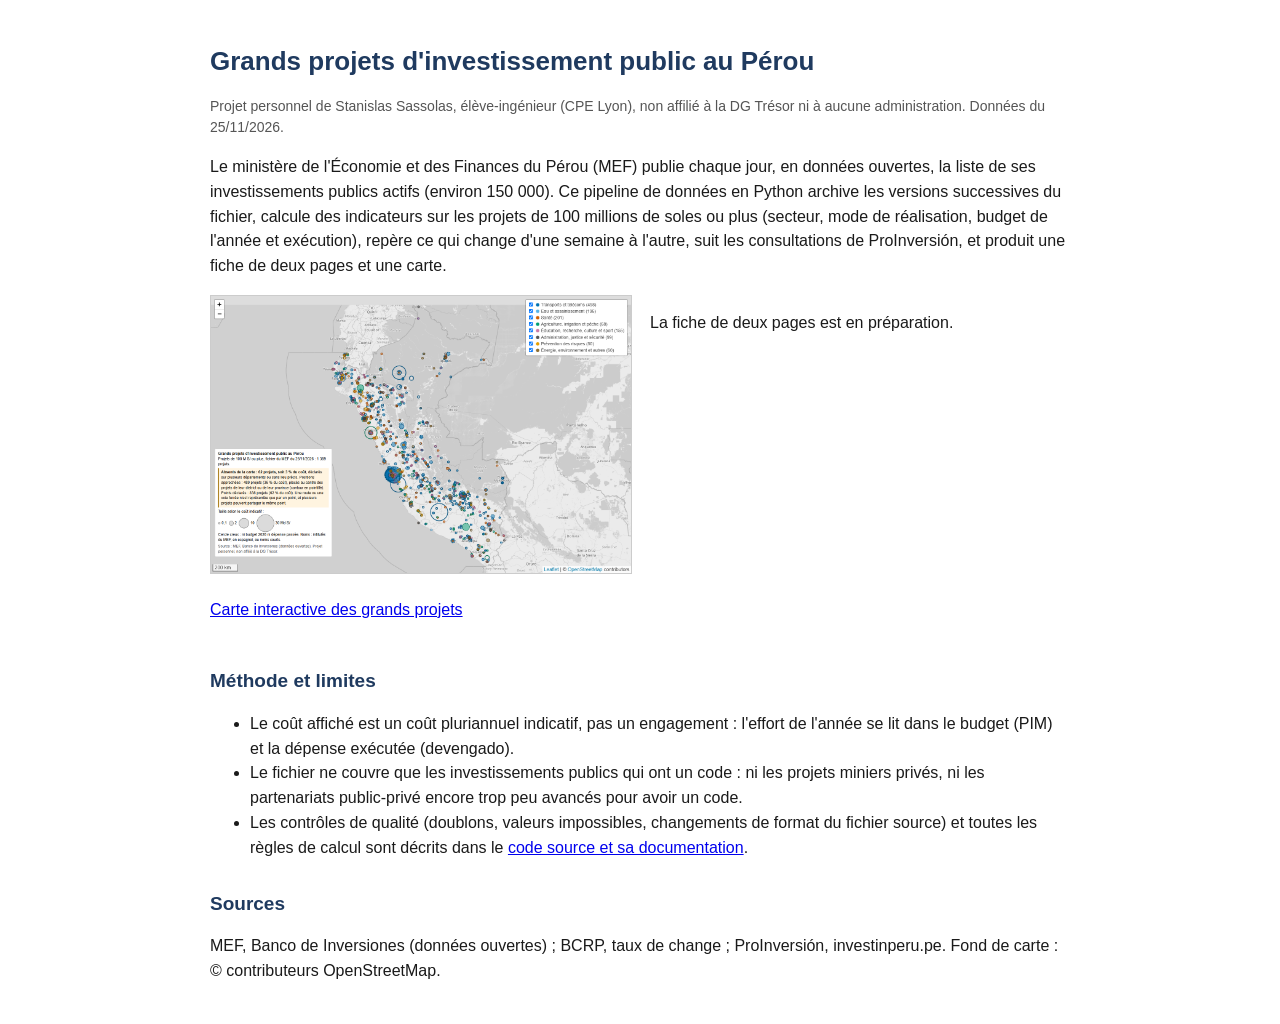
==== docs/index.html @ e7e35674 "Pipeline des grands projets d'investissement public au Pérou Archivage quotidien du Banco de Inversi" ====
<!DOCTYPE html>
<html lang="fr">
<head>
<meta charset="utf-8">
<meta name="viewport" content="width=device-width, initial-scale=1">
<title>Grands projets d'investissement public au Pérou</title>
<style>
  body { font: 16px/1.55 Arial, Helvetica, sans-serif; color: #1a1a1a; max-width: 860px; margin: 0 auto; padding: 24px 16px; }
  h1 { color: #1f3a5f; font-size: 26px; margin-bottom: 4px; }
  h2 { color: #1f3a5f; font-size: 19px; margin-top: 28px; }
  .note { color: #555; font-size: 14px; }
  .sorties { display: grid; grid-template-columns: 1fr 1fr; gap: 20px; }
  .sorties img { width: 100%; border: 1px solid #ccc; }
  @media (max-width: 640px) { .sorties { grid-template-columns: 1fr; } }
</style>
</head>
<body>
<h1>Grands projets d'investissement public au Pérou</h1>
<p class="note">Projet personnel de Stanislas Sassolas, élève-ingénieur (CPE Lyon), non affilié à la DG Trésor ni à aucune administration.
Données du 25/11/2026.</p>

<p>Le ministère de l'Économie et des Finances du Pérou (MEF) publie chaque jour, en données ouvertes, la liste de ses
investissements publics actifs (environ 150 000). Ce pipeline de données en Python archive les versions successives
du fichier, calcule des indicateurs sur les projets de 100 millions de soles ou plus (secteur, mode de réalisation,
budget de l'année et exécution), repère ce qui change d'une semaine à l'autre, suit les consultations de ProInversión,
et produit une fiche de deux pages et une carte.</p>

<div class="sorties">
  <div><a href="carte.html"><img src="images/carte.png" alt="Carte des grands projets"></a>
  <p><a href="carte.html">Carte interactive des grands projets</a></p></div>
  <div><p>La fiche de deux pages est en préparation.</p></div>
</div>

<h2>Méthode et limites</h2>
<ul>
  <li>Le coût affiché est un coût pluriannuel indicatif, pas un engagement : l'effort de l'année se lit dans le budget
  (PIM) et la dépense exécutée (devengado).</li>
  <li>Le fichier ne couvre que les investissements publics qui ont un code : ni les projets miniers privés, ni les
  partenariats public-privé encore trop peu avancés pour avoir un code.</li>
  <li>Les contrôles de qualité (doublons, valeurs impossibles, changements de format du fichier source) et toutes les
  règles de calcul sont décrits dans le <a href="https://github.com/stanislas-sassolas/pipeline-inversiones-peru">code source et sa documentation</a>.</li>
</ul>

<h2>Sources</h2>
<p>MEF, Banco de Inversiones (données ouvertes) ; BCRP, taux de change ; ProInversión, investinperu.pe.
Fond de carte : © contributeurs OpenStreetMap.</p>
</body>
</html>
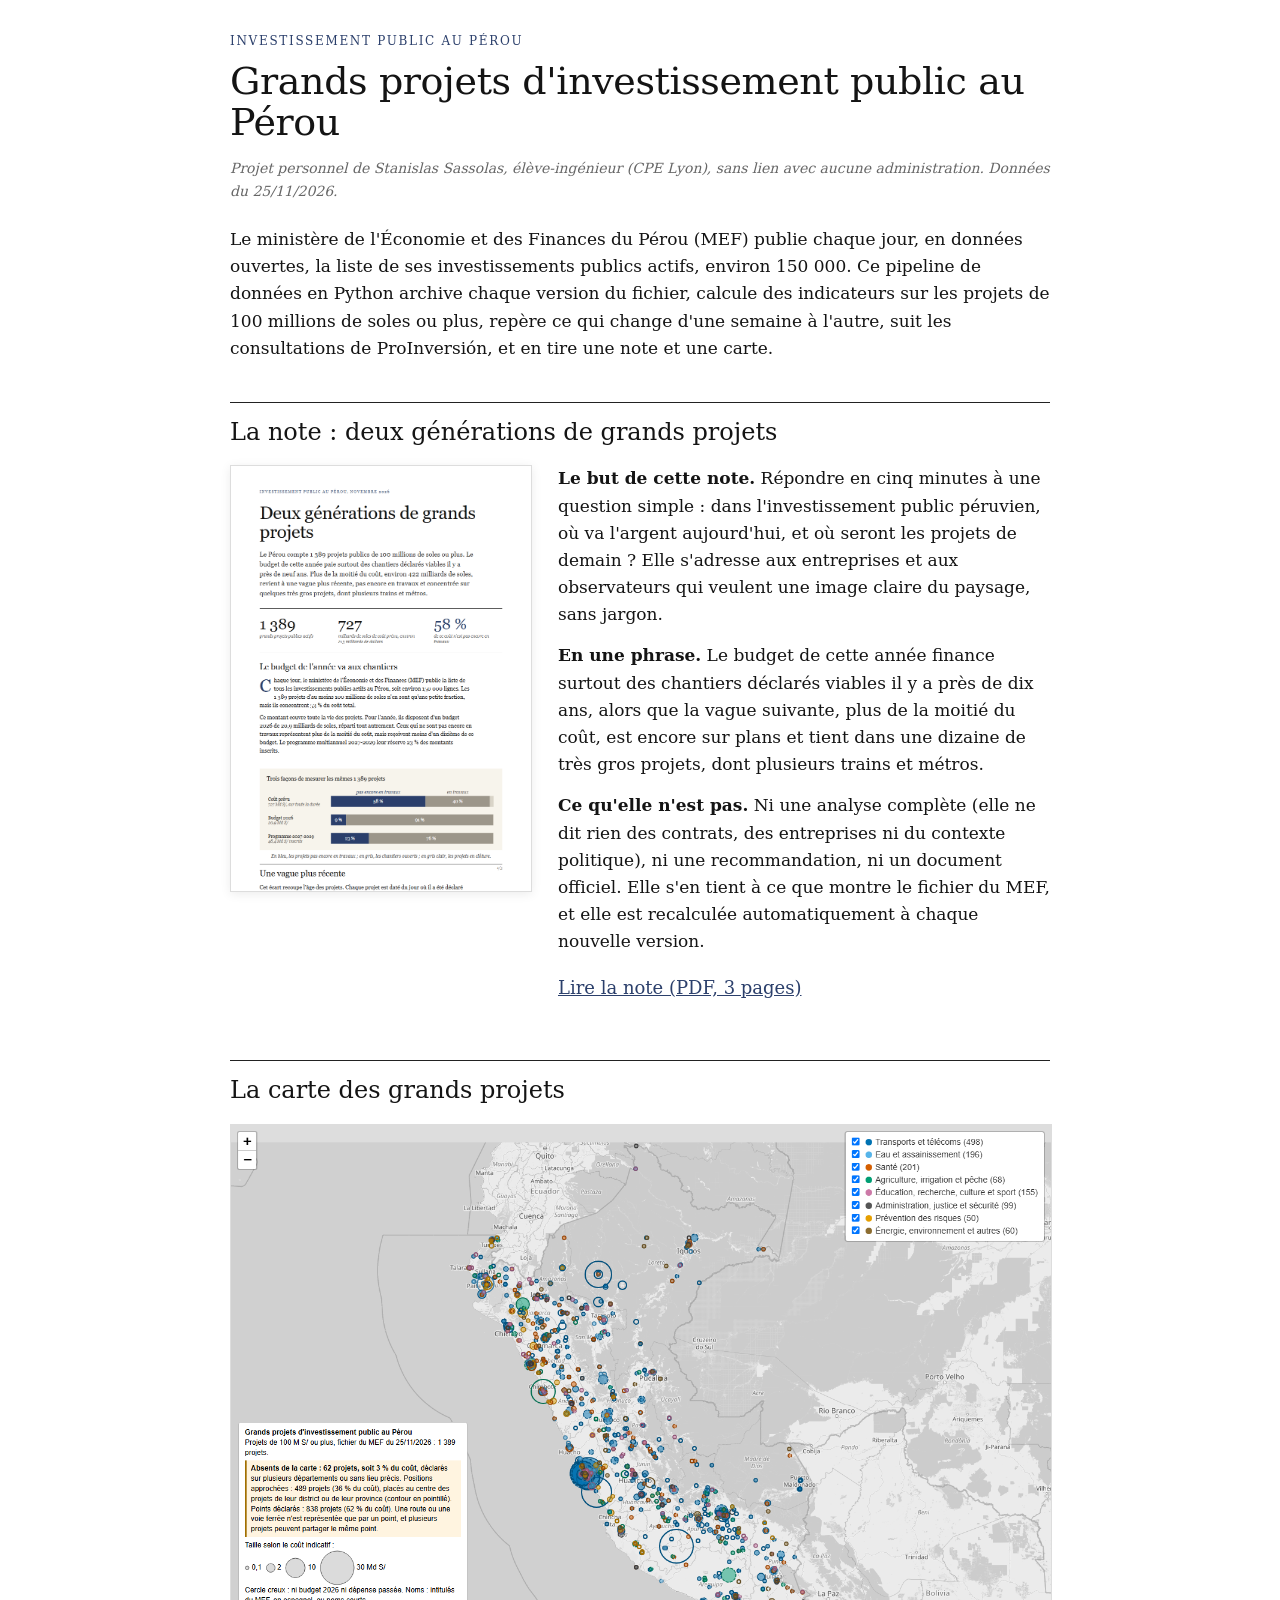
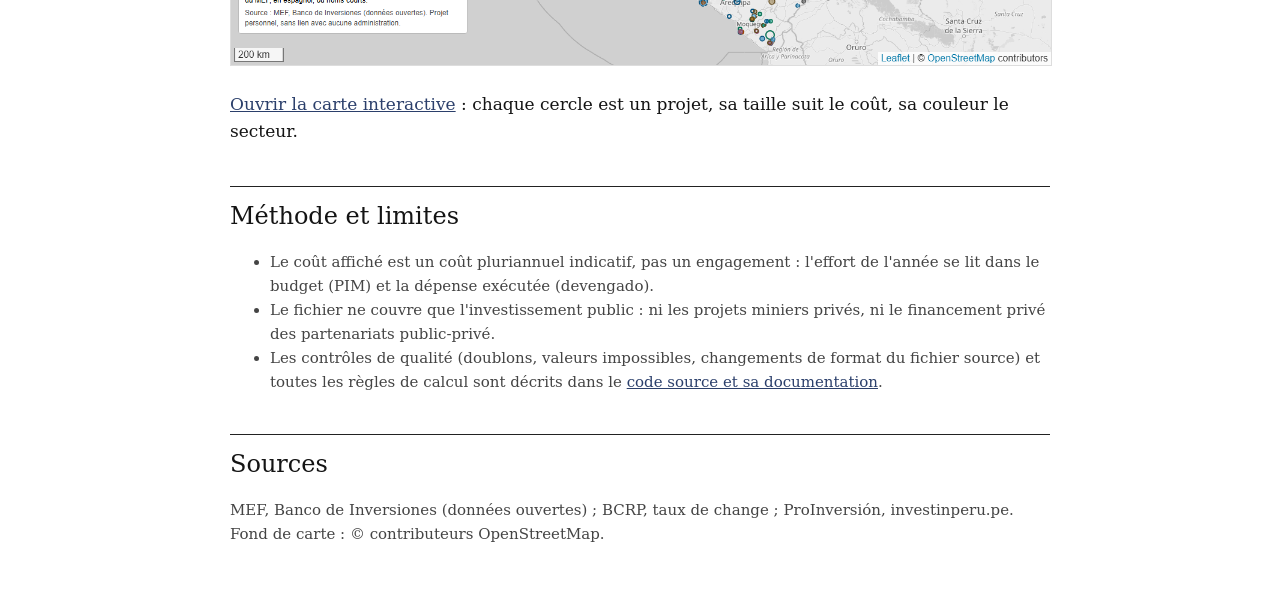
==== commit c1b37672: "Note épurée de trois pages, fiche refaite, site mis à jour - note.py : note de trois pages au style " ====
--- a/docs/index.html
+++ b/docs/index.html
@@ -5,44 +5,68 @@
 <meta name="viewport" content="width=device-width, initial-scale=1">
 <title>Grands projets d'investissement public au Pérou</title>
 <style>
-  body { font: 16px/1.55 Arial, Helvetica, sans-serif; color: #1a1a1a; max-width: 860px; margin: 0 auto; padding: 24px 16px; }
-  h1 { color: #1f3a5f; font-size: 26px; margin-bottom: 4px; }
-  h2 { color: #1f3a5f; font-size: 19px; margin-top: 28px; }
-  .note { color: #555; font-size: 14px; }
-  .sorties { display: grid; grid-template-columns: 1fr 1fr; gap: 20px; }
-  .sorties img { width: 100%; border: 1px solid #ccc; }
-  @media (max-width: 640px) { .sorties { grid-template-columns: 1fr; } }
+  body { font: 17px/1.6 Georgia, "DejaVu Serif", "Times New Roman", serif; color: #141414; background: #fff;
+         max-width: 820px; margin: 0 auto; padding: 32px 16px 48px; }
+  .surtitre { font-size: 12px; letter-spacing: 0.14em; text-transform: uppercase; color: #2b3f6b; margin: 0 0 10px; }
+  h1 { font-size: 38px; line-height: 1.08; font-weight: normal; margin: 0 0 14px; letter-spacing: -0.01em; }
+  h2 { font-size: 24px; font-weight: normal; margin: 40px 0 14px; padding-top: 10px; border-top: 1px solid #222; }
+  .signature { color: #666; font-size: 14px; font-style: italic; margin: 0 0 24px; }
+  a { color: #2b3f6b; }
+  .note-bloc { display: grid; grid-template-columns: 300px 1fr; gap: 28px; align-items: start; }
+  .note-bloc img { width: 100%; border: 1px solid #ddd; box-shadow: 0 2px 10px rgba(0,0,0,0.08); }
+  .but { margin: 0 0 14px; }
+  .lien { font-size: 18px; margin-top: 18px; }
+  .carte img { width: 100%; border: 1px solid #ddd; }
+  .petit { font-size: 15px; color: #444; }
+  @media (max-width: 640px) { .note-bloc { grid-template-columns: 1fr; } h1 { font-size: 30px; } }
 </style>
 </head>
 <body>
+<p class="surtitre">Investissement public au Pérou</p>
 <h1>Grands projets d'investissement public au Pérou</h1>
-<p class="note">Projet personnel de Stanislas Sassolas, élève-ingénieur (CPE Lyon), non affilié à la DG Trésor ni à aucune administration.
-Données du 25/11/2026.</p>
+<p class="signature">Projet personnel de Stanislas Sassolas, élève-ingénieur (CPE Lyon), sans lien avec aucune
+administration. Données du 25/11/2026.</p>
 
 <p>Le ministère de l'Économie et des Finances du Pérou (MEF) publie chaque jour, en données ouvertes, la liste de ses
-investissements publics actifs (environ 150 000). Ce pipeline de données en Python archive les versions successives
-du fichier, calcule des indicateurs sur les projets de 100 millions de soles ou plus (secteur, mode de réalisation,
-budget de l'année et exécution), repère ce qui change d'une semaine à l'autre, suit les consultations de ProInversión,
-et produit une fiche de deux pages et une carte.</p>
+investissements publics actifs, environ 150 000. Ce pipeline de données en Python archive chaque version du fichier,
+calcule des indicateurs sur les projets de 100 millions de soles ou plus, repère ce qui change d'une semaine à
+l'autre, suit les consultations de ProInversión, et en tire une note et une carte.</p>
 
-<div class="sorties">
-  <div><a href="carte.html"><img src="images/carte.png" alt="Carte des grands projets"></a>
-  <p><a href="carte.html">Carte interactive des grands projets</a></p></div>
-  <div><p>La fiche de deux pages est en préparation.</p></div>
+<h2>La note : deux générations de grands projets</h2>
+<div class="note-bloc">
+  <a href="note.pdf"><img src="images/note.png" alt="Première page de la note"></a>
+  <div>
+    <p class="but"><b>Le but de cette note.</b> Répondre en cinq minutes à une question simple : dans l'investissement
+    public péruvien, où va l'argent aujourd'hui, et où seront les projets de demain ? Elle s'adresse aux entreprises
+    et aux observateurs qui veulent une image claire du paysage, sans jargon.</p>
+    <p class="but"><b>En une phrase.</b> Le budget de cette année finance surtout des chantiers déclarés viables il y a
+    près de dix ans, alors que la vague suivante, plus de la moitié du coût, est encore sur plans et tient dans une
+    dizaine de très gros projets, dont plusieurs trains et métros.</p>
+    <p class="but"><b>Ce qu'elle n'est pas.</b> Ni une analyse complète (elle ne dit rien des contrats, des entreprises
+    ni du contexte politique), ni une recommandation, ni un document officiel. Elle s'en tient à ce que montre le
+    fichier du MEF, et elle est recalculée automatiquement à chaque nouvelle version.</p>
+    <p class="lien"><a href="note.pdf">Lire la note (PDF, 3 pages)</a></p>
+  </div>
 </div>
 
+<h2>La carte des grands projets</h2>
+<div class="carte"><a href="carte.html"><img src="images/carte.png" alt="Carte des grands projets"></a></div>
+<p><a href="carte.html">Ouvrir la carte interactive</a> : chaque cercle est un projet, sa taille suit le coût, sa
+couleur le secteur.</p>
+
+
 <h2>Méthode et limites</h2>
-<ul>
+<ul class="petit">
   <li>Le coût affiché est un coût pluriannuel indicatif, pas un engagement : l'effort de l'année se lit dans le budget
   (PIM) et la dépense exécutée (devengado).</li>
-  <li>Le fichier ne couvre que les investissements publics qui ont un code : ni les projets miniers privés, ni les
-  partenariats public-privé encore trop peu avancés pour avoir un code.</li>
+  <li>Le fichier ne couvre que l'investissement public : ni les projets miniers privés, ni le financement privé des
+  partenariats public-privé.</li>
   <li>Les contrôles de qualité (doublons, valeurs impossibles, changements de format du fichier source) et toutes les
   règles de calcul sont décrits dans le <a href="https://github.com/stanislas-sassolas/pipeline-inversiones-peru">code source et sa documentation</a>.</li>
 </ul>
 
 <h2>Sources</h2>
-<p>MEF, Banco de Inversiones (données ouvertes) ; BCRP, taux de change ; ProInversión, investinperu.pe.
+<p class="petit">MEF, Banco de Inversiones (données ouvertes) ; BCRP, taux de change ; ProInversión, investinperu.pe.
 Fond de carte : © contributeurs OpenStreetMap.</p>
 </body>
 </html>
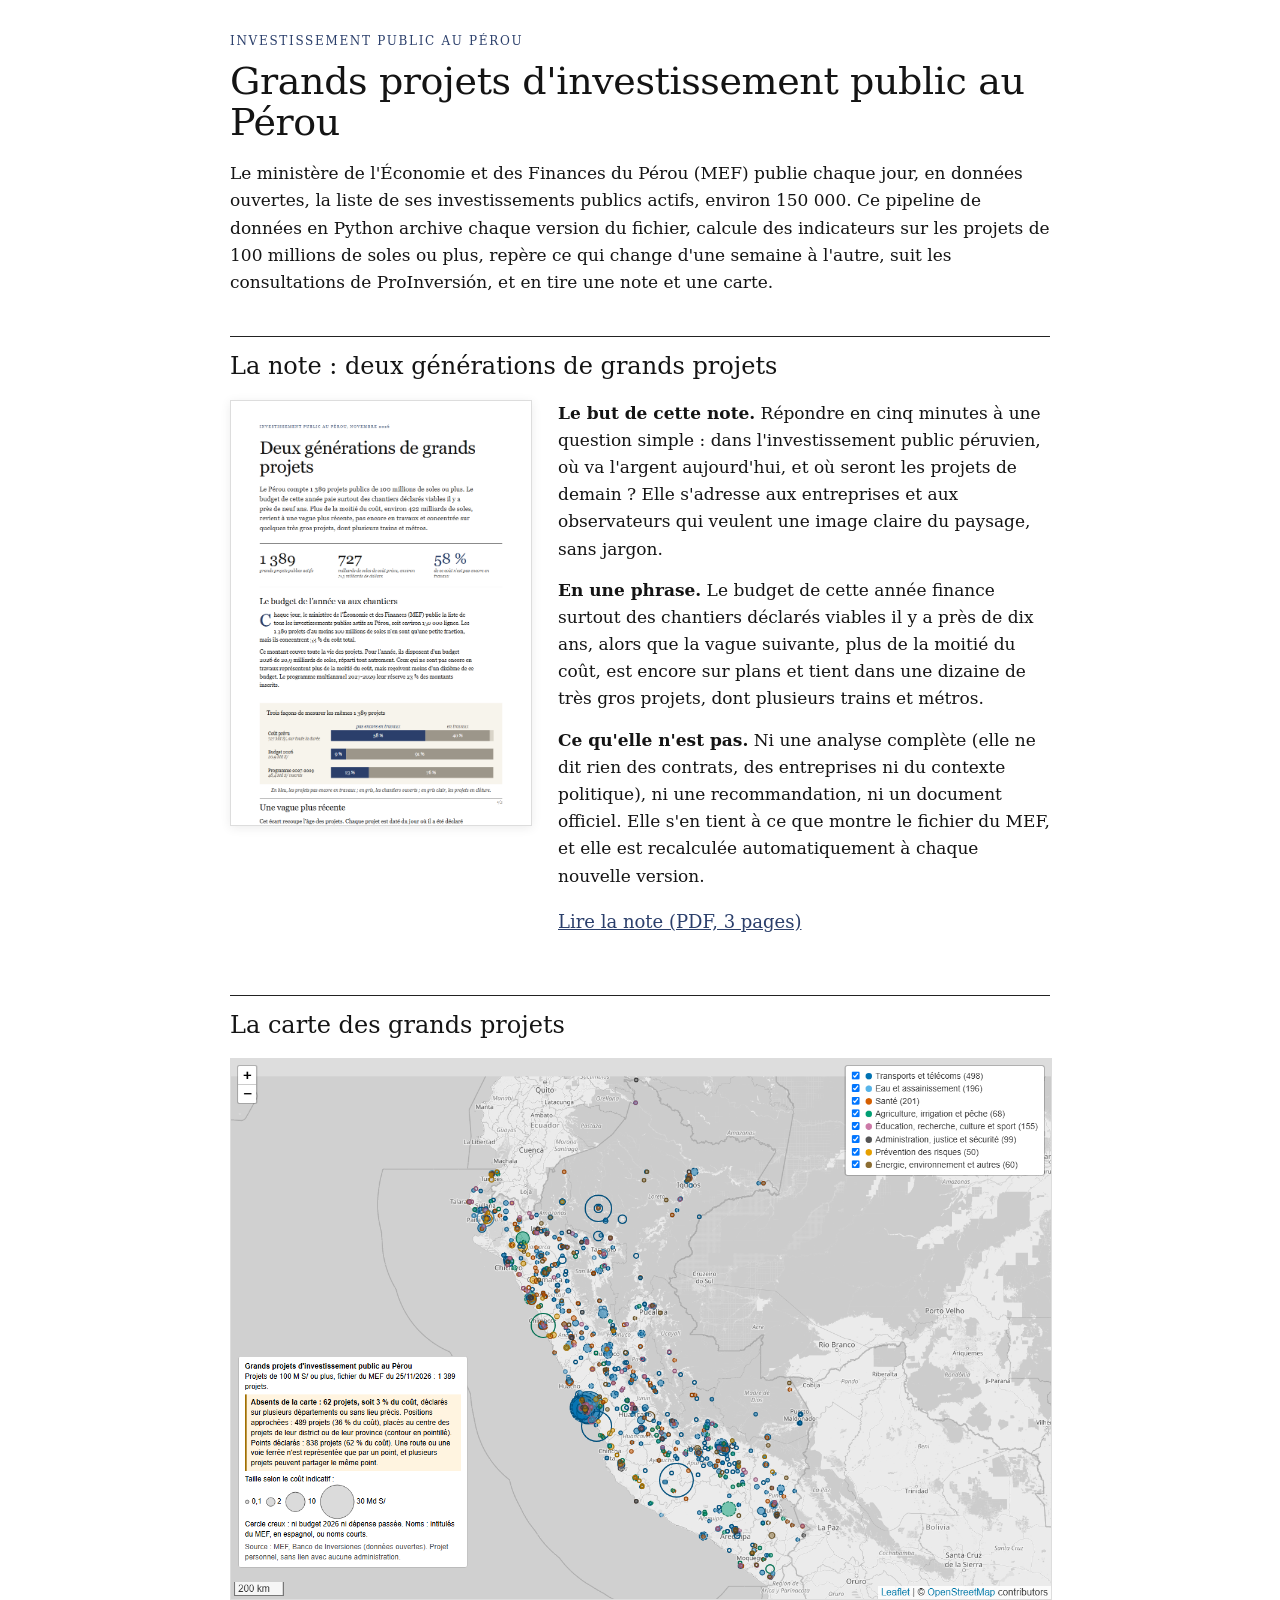
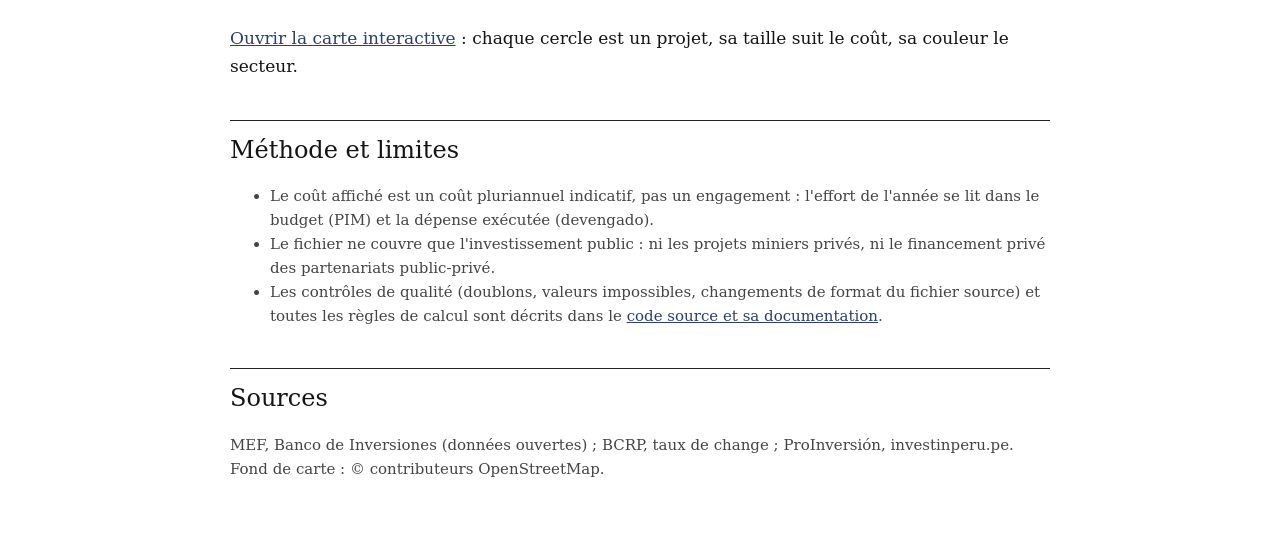
==== commit c554179e: "Site : retrait de la ligne de signature sur la page d'accueil Co-Authored-By: Claude Opus 5.5 <norep" ====
--- a/docs/index.html
+++ b/docs/index.html
@@ -10,7 +10,6 @@
   .surtitre { font-size: 12px; letter-spacing: 0.14em; text-transform: uppercase; color: #2b3f6b; margin: 0 0 10px; }
   h1 { font-size: 38px; line-height: 1.08; font-weight: normal; margin: 0 0 14px; letter-spacing: -0.01em; }
   h2 { font-size: 24px; font-weight: normal; margin: 40px 0 14px; padding-top: 10px; border-top: 1px solid #222; }
-  .signature { color: #666; font-size: 14px; font-style: italic; margin: 0 0 24px; }
   a { color: #2b3f6b; }
   .note-bloc { display: grid; grid-template-columns: 300px 1fr; gap: 28px; align-items: start; }
   .note-bloc img { width: 100%; border: 1px solid #ddd; box-shadow: 0 2px 10px rgba(0,0,0,0.08); }
@@ -24,8 +23,6 @@
 <body>
 <p class="surtitre">Investissement public au Pérou</p>
 <h1>Grands projets d'investissement public au Pérou</h1>
-<p class="signature">Projet personnel de Stanislas Sassolas, élève-ingénieur (CPE Lyon), sans lien avec aucune
-administration. Données du 25/11/2026.</p>
 
 <p>Le ministère de l'Économie et des Finances du Pérou (MEF) publie chaque jour, en données ouvertes, la liste de ses
 investissements publics actifs, environ 150 000. Ce pipeline de données en Python archive chaque version du fichier,
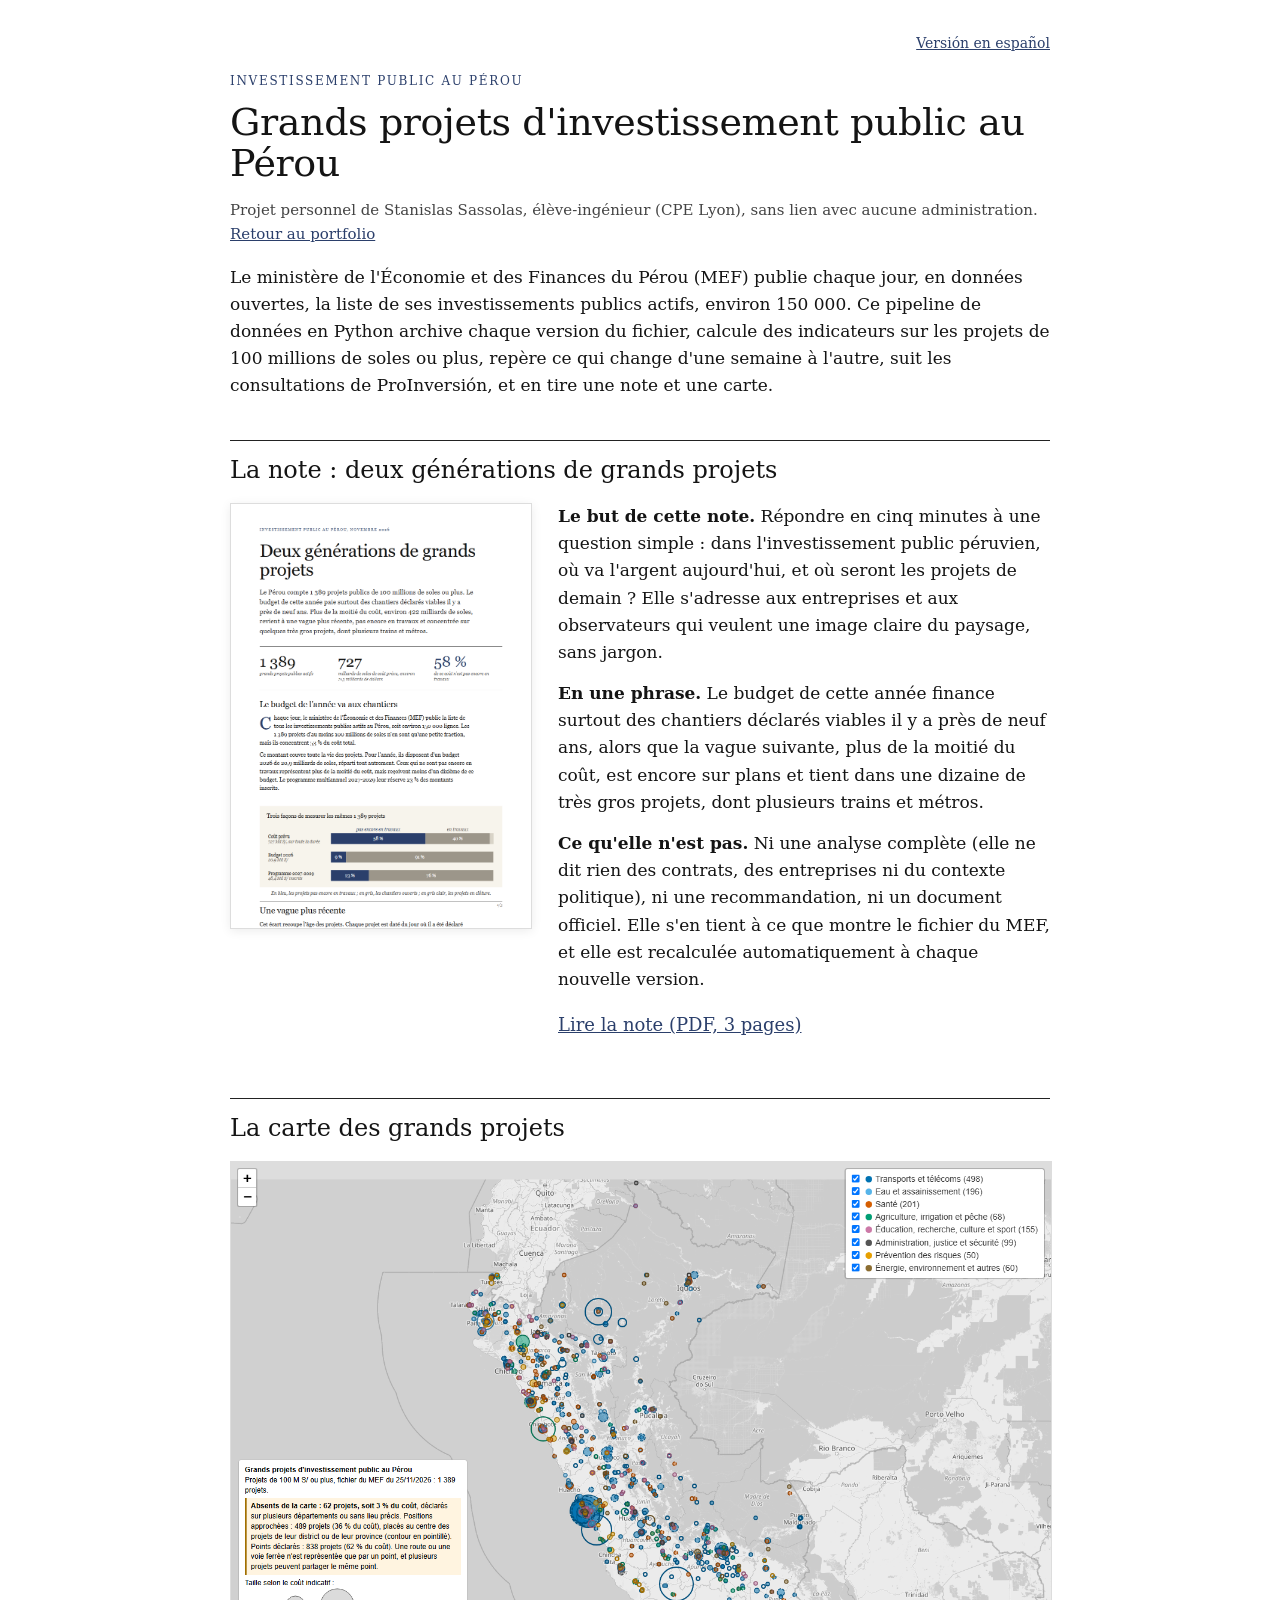
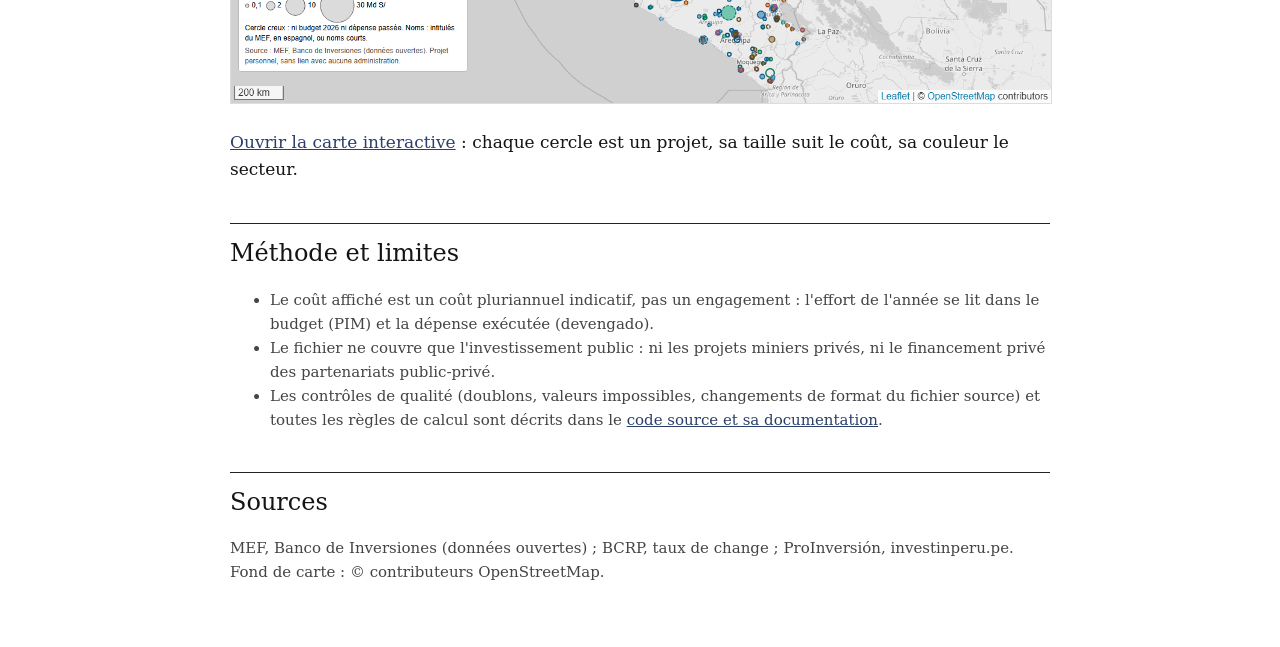
==== commit 19232bfa: "Version espagnole du site et du README, méthode de la note documentée Co-Authored-By: Claude Opus 5." ====
--- a/docs/index.html
+++ b/docs/index.html
@@ -4,13 +4,17 @@
 <meta charset="utf-8">
 <meta name="viewport" content="width=device-width, initial-scale=1">
 <title>Grands projets d'investissement public au Pérou</title>
+<link rel="alternate" hreflang="fr" href="index.html">
+<link rel="alternate" hreflang="es" href="es.html">
 <style>
   body { font: 17px/1.6 Georgia, "DejaVu Serif", "Times New Roman", serif; color: #141414; background: #fff;
          max-width: 820px; margin: 0 auto; padding: 32px 16px 48px; }
+  .langues { font-size: 14px; text-align: right; margin: 0 0 18px; }
   .surtitre { font-size: 12px; letter-spacing: 0.14em; text-transform: uppercase; color: #2b3f6b; margin: 0 0 10px; }
   h1 { font-size: 38px; line-height: 1.08; font-weight: normal; margin: 0 0 14px; letter-spacing: -0.01em; }
   h2 { font-size: 24px; font-weight: normal; margin: 40px 0 14px; padding-top: 10px; border-top: 1px solid #222; }
   a { color: #2b3f6b; }
+  .auteur { font-size: 15px; color: #444; margin: 0 0 18px; }
   .note-bloc { display: grid; grid-template-columns: 300px 1fr; gap: 28px; align-items: start; }
   .note-bloc img { width: 100%; border: 1px solid #ddd; box-shadow: 0 2px 10px rgba(0,0,0,0.08); }
   .but { margin: 0 0 14px; }
@@ -21,8 +25,10 @@
 </style>
 </head>
 <body>
+<p class="langues"><a href="es.html" hreflang="es" lang="es">Versión en español</a></p>
 <p class="surtitre">Investissement public au Pérou</p>
 <h1>Grands projets d'investissement public au Pérou</h1>
+<p class="auteur">Projet personnel de Stanislas Sassolas, élève-ingénieur (CPE Lyon), sans lien avec aucune administration. <a href="https://stanislas-sassolas.github.io/">Retour au portfolio</a></p>
 
 <p>Le ministère de l'Économie et des Finances du Pérou (MEF) publie chaque jour, en données ouvertes, la liste de ses
 investissements publics actifs, environ 150 000. Ce pipeline de données en Python archive chaque version du fichier,
@@ -37,7 +43,7 @@
     public péruvien, où va l'argent aujourd'hui, et où seront les projets de demain ? Elle s'adresse aux entreprises
     et aux observateurs qui veulent une image claire du paysage, sans jargon.</p>
     <p class="but"><b>En une phrase.</b> Le budget de cette année finance surtout des chantiers déclarés viables il y a
-    près de dix ans, alors que la vague suivante, plus de la moitié du coût, est encore sur plans et tient dans une
+    près de neuf ans, alors que la vague suivante, plus de la moitié du coût, est encore sur plans et tient dans une
     dizaine de très gros projets, dont plusieurs trains et métros.</p>
     <p class="but"><b>Ce qu'elle n'est pas.</b> Ni une analyse complète (elle ne dit rien des contrats, des entreprises
     ni du contexte politique), ni une recommandation, ni un document officiel. Elle s'en tient à ce que montre le
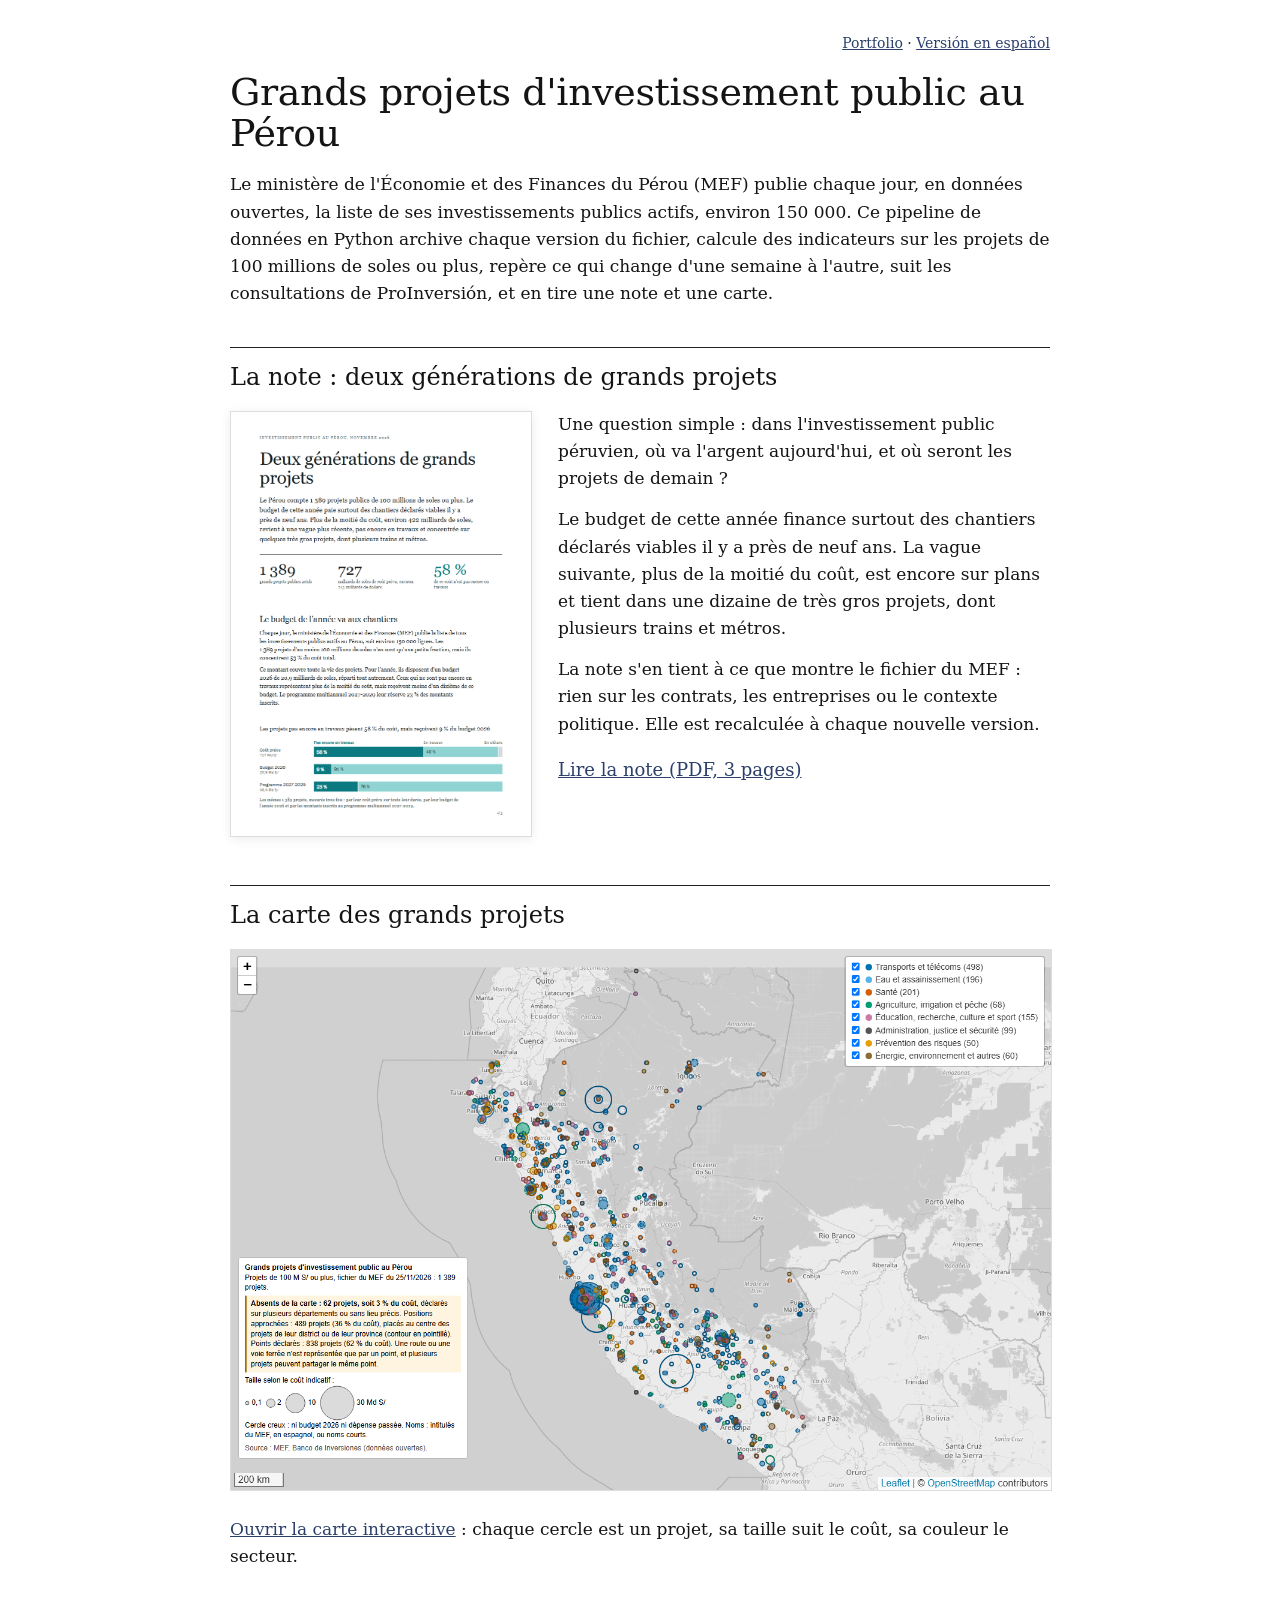
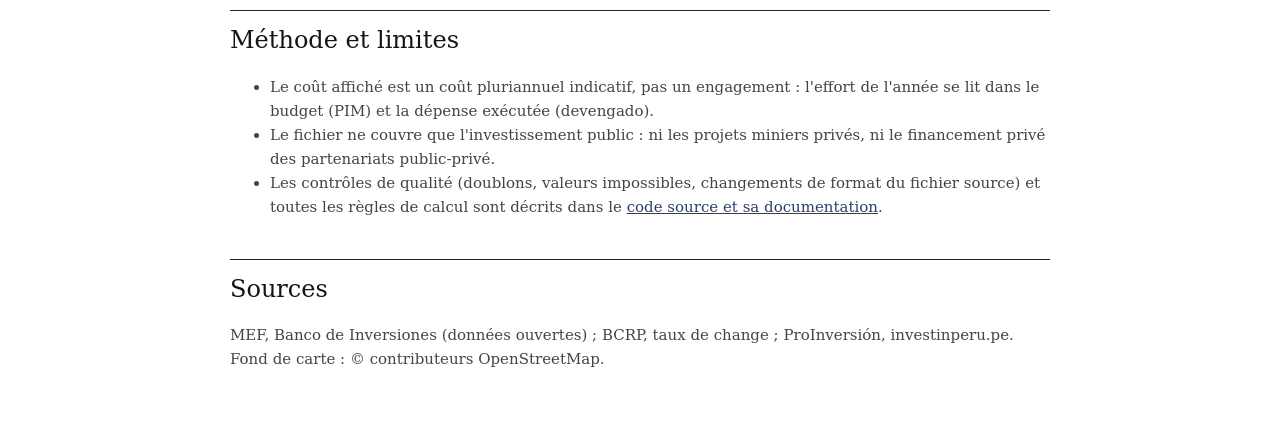
==== commit ea00b070: "Page, README et carte : retrait des mentions « projet personnel » et des intertitres Co-Authored-By:" ====
--- a/docs/index.html
+++ b/docs/index.html
@@ -10,11 +10,9 @@
   body { font: 17px/1.6 Georgia, "DejaVu Serif", "Times New Roman", serif; color: #141414; background: #fff;
          max-width: 820px; margin: 0 auto; padding: 32px 16px 48px; }
   .langues { font-size: 14px; text-align: right; margin: 0 0 18px; }
-  .surtitre { font-size: 12px; letter-spacing: 0.14em; text-transform: uppercase; color: #2b3f6b; margin: 0 0 10px; }
   h1 { font-size: 38px; line-height: 1.08; font-weight: normal; margin: 0 0 14px; letter-spacing: -0.01em; }
   h2 { font-size: 24px; font-weight: normal; margin: 40px 0 14px; padding-top: 10px; border-top: 1px solid #222; }
   a { color: #2b3f6b; }
-  .auteur { font-size: 15px; color: #444; margin: 0 0 18px; }
   .note-bloc { display: grid; grid-template-columns: 300px 1fr; gap: 28px; align-items: start; }
   .note-bloc img { width: 100%; border: 1px solid #ddd; box-shadow: 0 2px 10px rgba(0,0,0,0.08); }
   .but { margin: 0 0 14px; }
@@ -25,10 +23,8 @@
 </style>
 </head>
 <body>
-<p class="langues"><a href="es.html" hreflang="es" lang="es">Versión en español</a></p>
-<p class="surtitre">Investissement public au Pérou</p>
+<p class="langues"><a href="https://stanislas-sassolas.github.io/">Portfolio</a> · <a href="es.html" hreflang="es" lang="es">Versión en español</a></p>
 <h1>Grands projets d'investissement public au Pérou</h1>
-<p class="auteur">Projet personnel de Stanislas Sassolas, élève-ingénieur (CPE Lyon), sans lien avec aucune administration. <a href="https://stanislas-sassolas.github.io/">Retour au portfolio</a></p>
 
 <p>Le ministère de l'Économie et des Finances du Pérou (MEF) publie chaque jour, en données ouvertes, la liste de ses
 investissements publics actifs, environ 150 000. Ce pipeline de données en Python archive chaque version du fichier,
@@ -39,15 +35,13 @@
 <div class="note-bloc">
   <a href="note.pdf"><img src="images/note.png" alt="Première page de la note"></a>
   <div>
-    <p class="but"><b>Le but de cette note.</b> Répondre en cinq minutes à une question simple : dans l'investissement
-    public péruvien, où va l'argent aujourd'hui, et où seront les projets de demain ? Elle s'adresse aux entreprises
-    et aux observateurs qui veulent une image claire du paysage, sans jargon.</p>
-    <p class="but"><b>En une phrase.</b> Le budget de cette année finance surtout des chantiers déclarés viables il y a
-    près de neuf ans, alors que la vague suivante, plus de la moitié du coût, est encore sur plans et tient dans une
-    dizaine de très gros projets, dont plusieurs trains et métros.</p>
-    <p class="but"><b>Ce qu'elle n'est pas.</b> Ni une analyse complète (elle ne dit rien des contrats, des entreprises
-    ni du contexte politique), ni une recommandation, ni un document officiel. Elle s'en tient à ce que montre le
-    fichier du MEF, et elle est recalculée automatiquement à chaque nouvelle version.</p>
+    <p class="but">Une question simple : dans l'investissement public péruvien, où va l'argent aujourd'hui, et où
+    seront les projets de demain ?</p>
+    <p class="but">Le budget de cette année finance surtout des chantiers déclarés viables il y a près de neuf ans. La
+    vague suivante, plus de la moitié du coût, est encore sur plans et tient dans une dizaine de très gros projets,
+    dont plusieurs trains et métros.</p>
+    <p class="but">La note s'en tient à ce que montre le fichier du MEF : rien sur les contrats, les entreprises ou le
+    contexte politique. Elle est recalculée à chaque nouvelle version.</p>
     <p class="lien"><a href="note.pdf">Lire la note (PDF, 3 pages)</a></p>
   </div>
 </div>
